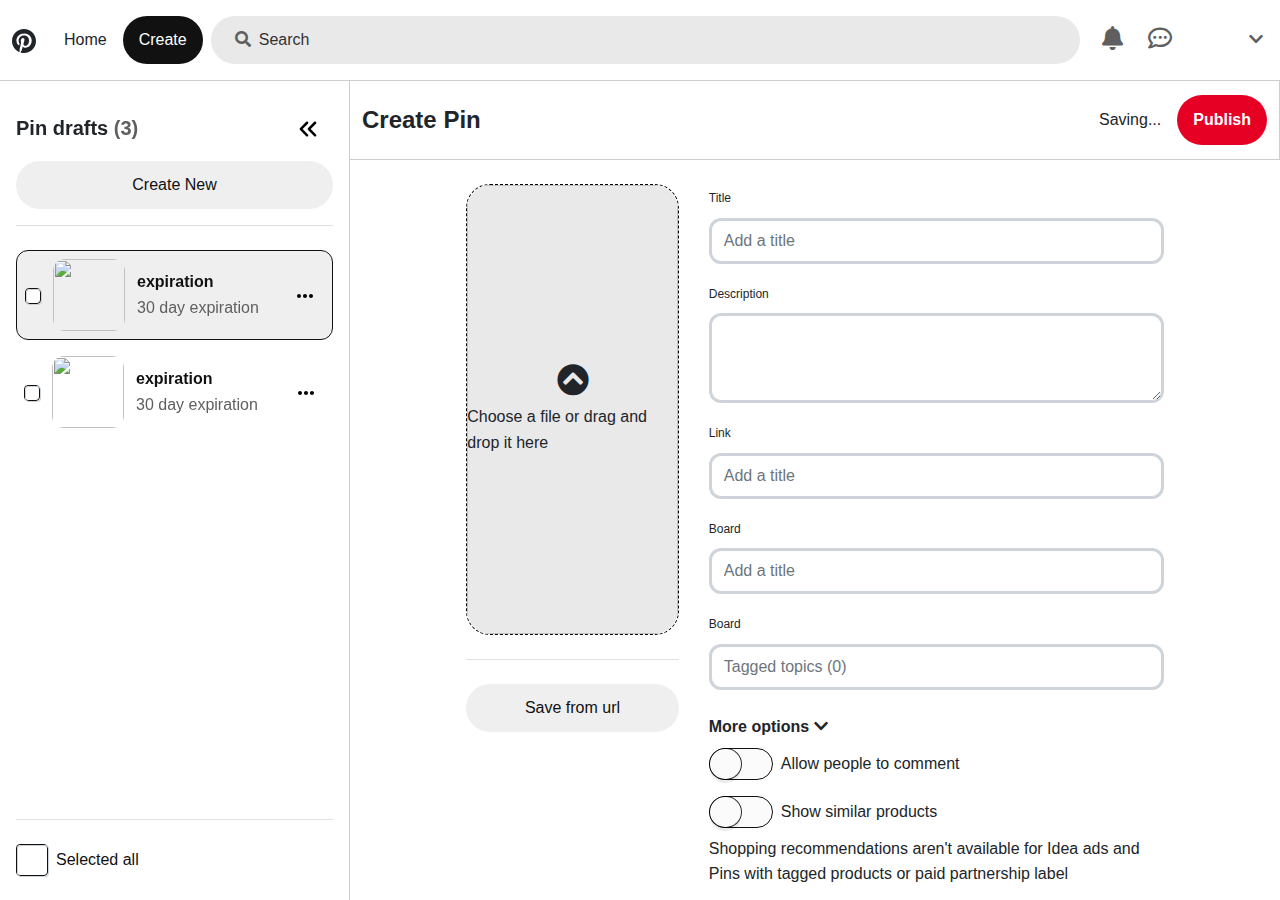
==== createpost.html @ 694c0dfb "first commit" ====
<!DOCTYPE html>
<html>
  <head>
    <meta charset="utf-8" />
    <!-- Responsive -->
    <meta http-equiv="X-UA-Compatible" content="IE=edge" />
    <meta
      name="viewport"
      content="width=device-width, initial-scale=1.0, maximum-scale=1.0, user-scalable=0"
    />

    <link rel="shortcut icon" href="images/favicon.png" type="image/x-icon" />
    <link rel="icon" href="images/favicon.png" type="image/x-icon" />
    <link rel="stylesheet" href="./css/style.css" />
    <link rel="stylesheet" href="./css/create.css" />

    <title>Pinterest</title>

    <!-- Stylesheet  -->
  </head>

  <body class="position-relative">
    <div id="overlay"></div>

    <header
      id="header"
      class="navbar navbar-expand bg-white sticky-top flex-md-row bd-navbar d-none d-lg-flex"
    >
      <div class="logo d-flex align-items-center justify-content-center">
        <a class="navbar-brand mr-0" href="/">
          <svg
            fill="#e60023"
            class="svgGraphic color-text-icon-brand-primaryU9O kVc"
            height="24"
            width="24"
            viewBox="0 0 24 24"
            aria-hidden="true"
            aria-label=""
            role="img"
          >
            <path
              d="M0 12c0 5.123 3.211 9.497 7.73 11.218-.11-.937-.227-2.482.025-3.566.217-.932 1.401-5.938 1.401-5.938s-.357-.715-.357-1.774c0-1.66.962-2.9 2.161-2.9 1.02 0 1.512.765 1.512 1.682 0 1.025-.653 2.557-.99 3.978-.281 1.189.597 2.159 1.769 2.159 2.123 0 3.756-2.239 3.756-5.471 0-2.861-2.056-4.86-4.991-4.86-3.398 0-5.393 2.549-5.393 5.184 0 1.027.395 2.127.889 2.726a.36.36 0 0 1 .083.343c-.091.378-.293 1.189-.332 1.355-.053.218-.173.265-.4.159-1.492-.694-2.424-2.875-2.424-4.627 0-3.769 2.737-7.229 7.892-7.229 4.144 0 7.365 2.953 7.365 6.899 0 4.117-2.595 7.431-6.199 7.431-1.211 0-2.348-.63-2.738-1.373 0 0-.599 2.282-.744 2.84-.282 1.084-1.064 2.456-1.549 3.235C9.584 23.815 10.77 24 12 24c6.627 0 12-5.373 12-12S18.627 0 12 0 0 5.373 0 12"
            ></path>
          </svg>
        </a>
      </div>

      <div class="navbar-nav-scroll nav-bar-button-left">
        <ul class="navbar-nav bd-navbar-nav flex-row">
          <li class="nav-item d-flex align-items-center">
            <a class="nav-link" href="/">Home</a>
          </li>
          <li class="nav-item d-flex align-items-center active mr-2">
            <a class="nav-link" href="/createpost.html">Create</a>
          </li>
        </ul>
      </div>
      <div
        style="position: relative"
        class="py-2 flex-grow-1 flex-shrink-1 flex-basis-auto search-box pr-2"
      >
        <div class="flex-grow-1 search-item">
          <div class="h-100 d-flex align-items-center px-0 px-4">
            <div class="mr-2">
              <i class="fas fa-search fs-16" id="searchIcon"></i>
            </div>
            <div class="h-100 flex-grow-1">
              <input
                type="text"
                class="search h-100 w-100 fs-16 border-0 font-weight-normal"
                placeholder="Search"
                id="searchInput"
              />
            </div>
            <i class="fas fa-times-circle" id="searchCloseIcon"></i>
          </div>

          <div
            style="display: none"
            id="searchResults"
            class="position-absolute bg-white p-4 w-100 rounded-lg"
          >
            <div class="container-fuild earch-results-content">
              <div class="search-ideas">
                <span class="fs-16">Ideas for you</span>
                <div class="row gap-2 mt-3 search-ideas-list">
                  <div class="col-md-3 mb-3 ideas-item">
                    <div class="card">
                      <div class="row no-gutters h-100">
                        <div class="col-md-4">
                          <img
                            src="./images/idear/idear1.jpg"
                            class="card-img h-100"
                            alt="Ảnh"
                          />
                        </div>
                        <div class="col-md-8 d-flex align-items-center">
                          <div class="card-body">
                            <p class="card-text font-weight-bold">Flower.</p>
                          </div>
                        </div>
                      </div>
                    </div>
                  </div>

                  <div class="col-md-3 mb-3 ideas-item">
                    <div class="card">
                      <div class="row no-gutters h-100">
                        <div class="col-md-4">
                          <img
                            src="./images/idear/idear2.jpg"
                            class="card-img h-100"
                            alt="Ảnh"
                          />
                        </div>
                        <div class="col-md-8 d-flex align-items-center">
                          <div class="card-body">
                            <p class="card-text font-weight-bold">Flower.</p>
                          </div>
                        </div>
                      </div>
                    </div>
                  </div>
                  <div class="col-md-3 mb-3 ideas-item">
                    <div class="card">
                      <div class="row no-gutters h-100">
                        <div class="col-md-4">
                          <img
                            src="./images/idear/idear3.jpg"
                            class="card-img h-100"
                            alt="Ảnh"
                          />
                        </div>
                        <div class="col-md-8 d-flex align-items-center">
                          <div class="card-body">
                            <p class="card-text font-weight-bold">Flower.</p>
                          </div>
                        </div>
                      </div>
                    </div>
                  </div>
                  <div class="col-md-3 mb-3 ideas-item">
                    <div class="card">
                      <div class="row no-gutters h-100">
                        <div class="col-md-4">
                          <img
                            src="./images/idear/idear4.jpg"
                            class="card-img h-100"
                            alt="Ảnh"
                          />
                        </div>
                        <div class="col-md-8 d-flex align-items-center">
                          <div class="card-body">
                            <p class="card-text font-weight-bold">Flower.</p>
                          </div>
                        </div>
                      </div>
                    </div>
                  </div>
                </div>
              </div>

              <div class="search-ideas">
                <span class="fs-16">Popular on Pinterest</span>
                <div class="row gap-2 mt-3 search-ideas-list">
                  <div class="col-md-3 mb-3 ideas-item">
                    <div class="card">
                      <div class="row no-gutters h-100">
                        <div class="col-md-4">
                          <img
                            src="./images/idear/idear5.jpg"
                            class="card-img h-100"
                            alt="Ảnh"
                          />
                        </div>
                        <div class="col-md-8 d-flex align-items-center">
                          <div class="card-body">
                            <p class="card-text font-weight-bold">Flower.</p>
                          </div>
                        </div>
                      </div>
                    </div>
                  </div>

                  <div class="col-md-3 mb-3 ideas-item">
                    <div class="card">
                      <div class="row no-gutters h-100">
                        <div class="col-md-4">
                          <img
                            src="./images/idear/idear6.jpg"
                            class="card-img h-100"
                            alt="Ảnh"
                          />
                        </div>
                        <div class="col-md-8 d-flex align-items-center">
                          <div class="card-body">
                            <p class="card-text font-weight-bold">Flower.</p>
                          </div>
                        </div>
                      </div>
                    </div>
                  </div>
                  <div class="col-md-3 mb-3 ideas-item">
                    <div class="card">
                      <div class="row no-gutters h-100">
                        <div class="col-md-4">
                          <img
                            src="./images/idear/idear1.jpg"
                            class="card-img h-100"
                            alt="Ảnh"
                          />
                        </div>
                        <div class="col-md-8 d-flex align-items-center">
                          <div class="card-body">
                            <p class="card-text font-weight-bold">Flower.</p>
                          </div>
                        </div>
                      </div>
                    </div>
                  </div>
                  <div class="col-md-3 mb-3 ideas-item">
                    <div class="card">
                      <div class="row no-gutters h-100">
                        <div class="col-md-4">
                          <img
                            src="./images/idear/idear2.jpg"
                            class="card-img h-100"
                            alt="Ảnh"
                          />
                        </div>
                        <div class="col-md-8 d-flex align-items-center">
                          <div class="card-body">
                            <p class="card-text font-weight-bold">Flower.</p>
                          </div>
                        </div>
                      </div>
                    </div>
                  </div>
                  <div class="col-md-3 mb-3 ideas-item">
                    <div class="card">
                      <div class="row no-gutters h-100">
                        <div class="col-md-4">
                          <img
                            src="./images/idear/idear4.jpg"
                            class="card-img h-100"
                            alt="Ảnh"
                          />
                        </div>
                        <div class="col-md-8 d-flex align-items-center">
                          <div class="card-body">
                            <p class="card-text font-weight-bold">Flower.</p>
                          </div>
                        </div>
                      </div>
                    </div>
                  </div>
                </div>
              </div>
            </div>
          </div>

          <div
            id="searchResultsValue"
            class="position-absolute bg-white w-100 rounded-lg"
            style="display: none"
          >
            <div>
              <ul class="list-group">
                <li class="list-group-item">
                  <a
                    href=""
                    class="w-100 h-100 d-block d-flex align-items-center"
                  >
                    <div class="box-icon">
                      <i class="fas fa-search"></i>
                    </div>
                    <span class="ml-2 d-block">Dapibus ac facilisis in</span>
                  </a>
                </li>

                <li class="list-group-item profile">
                  <a
                    href=""
                    class="w-100 h-100 d-block d-flex align-items-center"
                  >
                    <div class="box-icon">
                      <img
                        class="rounded-circle w-100 h-100"
                        src="https://limody.vn/wp-content/uploads/2020/12/mon-ngon-quang-binh-22.jpg"
                        alt=""
                      />
                    </div>
                    <div class="ml-2">
                      <span class="d-block font-weight-bold"
                        >Dapibus ac facilisis in</span
                      >
                      <span class="fs-12">People</span>
                    </div>
                  </a>
                </li>

                <li class="list-group-item">
                  <a
                    href=""
                    class="w-100 h-100 d-block d-flex align-items-center"
                  >
                    <div class="box-icon">
                      <i class="fas fa-search"></i>
                    </div>
                    <span class="ml-2 d-block fs-16"
                      >Dapibus ac facilisis in</span
                    >
                  </a>
                </li>
              </ul>
            </div>

            <div class="search-value-bottom">
              <hr class="dropdown-divider" />
              <div class="py-3 d-flex justify-content-between btn-list">
                <span class="fs-16">Looking for ideas you saved?</span>
                <button class="btn">Search your Pín</button>
              </div>
            </div>
          </div>
        </div>
      </div>

      <ul class="navbar-nav button-nav-container ml-md-auto">
        <li class="nav-item dropdown">
          <button
            class="d-flex align-items-center justify-content-center btn nav-link rounded-circle"
            data-toggle="dropdown"
            aria-expanded="false"
          >
            <a class="navbar-brand mr-0" href="/" aria-label="Bootstrap">
              <i class="fas fa-bell fs-24"></i>
            </a>
          </button>
          <div class="dropdown-menu dropdown-menu-md-right">
            <a class="dropdown-item" href="/login.html">Thông báo</a>
          </div>
        </li>

        <li class="nav-item dropdown">
          <button
            class="d-flex align-items-center justify-content-center btn nav-link rounded-circle"
            data-toggle="dropdown"
            aria-expanded="false"
          >
            <a class="navbar-brand mr-0" href="/" aria-label="Bootstrap">
              <i class="far fa-comment-dots fs-24"></i>
            </a>
          </button>
          <div class="dropdown-menu dropdown-menu-md-right chat-wrapper">
            <div class="position-relative bg-white chat-container">
              <div class="heading text-center">Inbox</div>
              <div class="search-container">
                <div class="search-item">
                  <i class="fas fa-search"></i>
                  <input type="text" placeholder="Search by name or email" />
                </div>
              </div>

              <ul class="chat-btn">
                <li class="new p-2 mt-3">
                  <a href="" class="d-flex align-items-center">
                    <div class="box-icon rounded-circle mr-2">
                      <i class="fas fa-edit"></i>
                    </div>
                    <span>New message</span>
                  </a>
                </li>
                <li class="new p-2 mt-3">
                  <a href="" class="d-flex align-items-center">
                    <div class="box-icon rounded-circle mr-2">
                      <i class="fas fa-edit"></i>
                    </div>
                    <span>New message</span>
                  </a>
                </li>
              </ul>
            </div>
          </div>
        </li>
        <li class="nav-item">
          <div
            class="nav-item-avatar d-flex align-items-center justify-content-center btn nav-link rounded-circle"
          >
            <a
              class="nav-link px-1 mx-1 py-3 my-n2 dl-block"
              href="profile.html"
              rel="noopener"
              aria-label="Open Collective"
            >
              <img
                class="rounded-circle"
                src="https://i.pinimg.com/75x75_RS/67/df/95/67df950f6046a26e2b26003fd77a3725.jpg"
                alt=""
                srcset=""
              />
            </a>
          </div>
        </li>
        <li class="nav-item dropdown">
          <button
            class="d-flex align-items-center justify-content-center btn nav-link rounded-circle"
            data-toggle="dropdown"
            aria-expanded="false"
          >
            <a class="navbar-brand mr-0" href="/" aria-label="Bootstrap">
              <i class="fas fa-chevron-down"></i>
            </a>
          </button>

          <div class="dropdown-menu dropdown-menu-md-right profile-wrapper">
            <div class="position-absolute bg-white profile-container">
              <div class="currently">Currently in</div>
              <a
                href="#"
                class="d-flex align-items-center account justify-content-between"
              >
                <div class="d-flex align-items-center">
                  <div class="account-img">
                    <img
                      class="w-100 h-100 rounded-circle"
                      src="https://i.pinimg.com/75x75_RS/67/df/95/67df950f6046a26e2b26003fd77a3725.jpg"
                      alt=""
                    />
                  </div>
                  <div class="d-flex flex-column ml-2 account-detail">
                    <span class="name">Như Của</span>
                    <span class="des">Personal</span>
                    <span class="des">profile.html@gmail.com</span>
                  </div>
                </div>

                <div>
                  <svg
                    height="12"
                    width="12"
                    viewBox="0 0 24 24"
                    aria-label="Selected item"
                    role="img"
                  >
                    <path
                      d="M9.17 21.75.73 12.79c-.97-1.04-.97-2.71 0-3.75a2.403 2.403 0 0 1 3.53 0l4.91 5.22L19.74 3.03c.98-1.04 2.55-1.04 3.53 0 .97 1.03.97 2.71 0 3.74L9.17 21.75z"
                    ></path>
                  </svg>
                </div>
              </a>
              <a href="logout" class="px-2 d-block w-100 logout"> Log Out </a>
            </div>
          </div>
        </li>
      </ul>
    </header>

    <!-- End Main Header -->

    <!-- Body -->

    <!-- bottom tab -->
    <nav class="nav navbar-expand bg-primary text-white fixed-bottom d-lg-none">
      <ul class="navbar-nav nav-justified w-100">
        <li class="nav-item">
          <a class="nav-link" href="#">Home</a>
        </li>
        <li class="nav-item">
          <a class="nav-link" href="#">Create</a>
        </li>
        <li class="nav-item">
          <a class="nav-link" href="#">Services</a>
        </li>
        <li class="nav-item">
          <a class="nav-link" href="#">Contact</a>
        </li>
      </ul>
    </nav>
    <!-- end bottom tab -->

    <main class="p-0">
      <section class="create-post">
        <div id="mySidebar" class="sidebar">
          <div id="tab-active" class="position-relative h-100 w-100">
            <div
              class="d-flex justify-content-between align-items-center padding-y-8"
            >
              <div class="heading padding-y-8">
                Pin drafts <span class="color-text-subtle">(3)</span>
              </div>
              <div
                onclick="openNav()"
                class="box-48 d-flex justify-content-between align-items-center btn rounded-circle"
              >
                <svg
                  class="gUZ R19 U9O kVc"
                  height="20"
                  width="20"
                  viewBox="0 0 24 24"
                  aria-hidden="true"
                  aria-label=""
                  role="img"
                >
                  <path
                    d="M19.4848 20.5516L12.0949 13.0822C11.9283 12.9273 11.8096 12.7616 11.7387 12.5852C11.6679 12.4088 11.6324 12.2234 11.6324 12.0288C11.6324 11.8343 11.6679 11.6425 11.7387 11.4535C11.8096 11.2645 11.9283 11.0925 12.0949 10.9375L19.4848 3.4302C19.779 3.13128 20.1247 2.98813 20.5217 3.00077C20.9187 3.01341 21.2644 3.16919 21.5586 3.46812C21.8529 3.76704 22 4.11818 22 4.52153C22 4.92487 21.8529 5.27601 21.5586 5.57494L15.2057 12.0288L21.5586 18.4827C21.8529 18.7816 21.9965 19.1264 21.9895 19.5172C21.9824 19.9079 21.8388 20.2527 21.5586 20.5516C21.2503 20.8505 20.9012 21 20.5112 21C20.1212 21 19.779 20.8505 19.4848 20.5516ZM9.85231 20.5516L2.46246 13.0822C2.29585 12.9273 2.17712 12.7616 2.10626 12.5852C2.03542 12.4088 2 12.2234 2 12.0288C2 11.8343 2.03542 11.6425 2.10626 11.4535C2.17712 11.2645 2.29585 11.0925 2.46246 10.9375L9.85231 3.4302C10.1466 3.13128 10.4922 2.98813 10.8892 3.00077C11.2863 3.01341 11.6319 3.16919 11.9262 3.46812C12.2204 3.76704 12.3676 4.11818 12.3676 4.52153C12.3676 4.92487 12.2204 5.27601 11.9262 5.57494L5.55217 12.0288L11.9262 18.4827C12.2204 18.7816 12.364 19.1264 12.357 19.5172C12.35 19.9079 12.2064 20.2527 11.9262 20.5516C11.6178 20.8505 11.2687 21 10.8787 21C10.4887 21 10.1466 20.8505 9.85231 20.5516Z"
                    data-selected="true"
                    data-label-id="0"
                    contenteditable="true"
                    spellcheck="true"
                  ></path>
                </svg>
              </div>
            </div>

            <button class="btn-primary w-100">Create New</button>

            <div class="border-bottom padding-y-8"></div>
            <div
              class="flex-column d-flex gap-8 padding-y-24 nav-list-container"
            >
              <div class="padding-y-8 padding-x-8 active post-nav radius-12">
                <div
                  class="d-flex justify-content-between align-items-center justify-content-between"
                >
                  <div class="d-flex align-items-center gap-12">
                    <div class="checkbox">
                      <input type="checkbox" />
                    </div>

                    <!-- <input  style="width: 16px;height: 16px;border-radius: 120px; "  type="checkbox" /> -->
                    <div class="box-72">
                      <img
                        class="h-100 w-100 radius-12"
                        src="https://tse1.mm.bing.net/th?id=OIP.MF39RVF-sqvQ6eUvl7OYNwHaEK&pid=Api&P=0&h=180"
                        alt=""
                      />
                    </div>
                    <div class="d-flex flex-column">
                      <span
                        class="color-text-default break-word font-weight-bold"
                        >expiration
                      </span>
                      <span class="color-text-subtle">30 day expiration</span>
                    </div>
                  </div>

                  <div
                    class="btn rounded-circle d-flex justify-content-between align-items-center box-40 relative"
                  >
                    <div class="dropdownBtn">
                      <svg
                        class="gUZ R19 U9O kVc"
                        height="16"
                        width="16"
                        viewBox="0 0 24 24"
                        aria-hidden="true"
                        aria-label=""
                        role="img"
                      >
                        <path
                          d="M12 9c-1.66 0-3 1.34-3 3s1.34 3 3 3 3-1.34 3-3-1.34-3-3-3M3 9c1.66 0 3 1.34 3 3s-1.34 3-3 3-3-1.34-3-3 1.34-3 3-3zm18 0c1.66 0 3 1.34 3 3s-1.34 3-3 3-3-1.34-3-3 1.34-3 3-3z"
                        ></path>
                      </svg>
                    </div>

                    <div class="dropdown-content">
                      <button>Duplicate</button>
                      <button>Delete</button>
                    </div>
                  </div>
                </div>
              </div>
              <div class="padding-y-8 padding-x-8 post-nav radius-12">
                <div
                  class="d-flex justify-content-between align-items-center justify-content-between"
                >
                  <div class="d-flex align-items-center gap-12">
                    <div class="checkbox">
                      <input type="checkbox" />
                    </div>

                    <!-- <input  style="width: 16px;height: 16px;border-radius: 120px; "  type="checkbox" /> -->
                    <div class="box-72">
                      <img
                        class="h-100 w-100 radius-12"
                        src="https://tse1.mm.bing.net/th?id=OIP.MF39RVF-sqvQ6eUvl7OYNwHaEK&pid=Api&P=0&h=180"
                        alt=""
                      />
                    </div>
                    <div class="d-flex flex-column">
                      <span
                        class="color-text-default break-word font-weight-bold"
                        >expiration
                      </span>
                      <span class="color-text-subtle">30 day expiration</span>
                    </div>
                  </div>

                  <div
                    class="btn rounded-circle d-flex justify-content-between align-items-center box-40 relative"
                  >
                    <div class="dropdownBtn">
                      <svg
                        class="gUZ R19 U9O kVc"
                        height="16"
                        width="16"
                        viewBox="0 0 24 24"
                        aria-hidden="true"
                        aria-label=""
                        role="img"
                      >
                        <path
                          d="M12 9c-1.66 0-3 1.34-3 3s1.34 3 3 3 3-1.34 3-3-1.34-3-3-3M3 9c1.66 0 3 1.34 3 3s-1.34 3-3 3-3-1.34-3-3 1.34-3 3-3zm18 0c1.66 0 3 1.34 3 3s-1.34 3-3 3-3-1.34-3-3 1.34-3 3-3z"
                        ></path>
                      </svg>
                    </div>

                    <div class="dropdown-content">
                      <button>Duplicate</button>
                      <button>Delete</button>
                    </div>
                  </div>
                </div>
              </div>
            </div>
            <div
              class="padding-y-24 w-100 position-absolute d-flex align-items-center bg-white border-top nav-bottom"
            >
              <div class="checkbox mr-2">
                <input id="checkbox" type="checkbox" />
              </div>
              <label for="checkbox">Selected all</label>
            </div>
          </div>

          <div
            id="abc"
            style="display: none"
            class="position-relative h-100 w-100"
          >
            <div
              onclick="openNav()"
              class="box-48 d-flex justify-content-between align-items-center btn rounded-circle"
            >
              <svg
                class="gUZ R19 U9O kVc"
                height="20"
                width="20"
                viewBox="0 0 24 24"
                aria-hidden="true"
                aria-label=""
                role="img"
              >
                <path
                  d="M4.51524 20.5516L11.9051 13.0822C12.0717 12.9273 12.1904 12.7616 12.2613 12.5852C12.3321 12.4088 12.3676 12.2234 12.3676 12.0288C12.3676 11.8343 12.3321 11.6425 12.2613 11.4535C12.1904 11.2645 12.0717 11.0925 11.9051 10.9375L4.51524 3.4302C4.22096 3.13128 3.87532 2.98813 3.47831 3.00077C3.08127 3.01341 2.73563 3.16919 2.44138 3.46812C2.14713 3.76704 2 4.11818 2 4.52153C2 4.92487 2.14713 5.27601 2.44138 5.57494L8.7943 12.0288L2.44138 18.4827C2.14713 18.7816 2.00351 19.1264 2.01052 19.5172C2.01757 19.9079 2.16118 20.2527 2.44138 20.5516C2.74969 20.8505 3.09884 21 3.48883 21C3.87883 21 4.22096 20.8505 4.51524 20.5516ZM14.1477 20.5516L21.5375 13.0822C21.7041 12.9273 21.8229 12.7616 21.8937 12.5852C21.9646 12.4088 22 12.2234 22 12.0288C22 11.8343 21.9646 11.6425 21.8937 11.4535C21.8229 11.2645 21.7041 11.0925 21.5375 10.9375L14.1477 3.4302C13.8534 3.13128 13.5078 2.98813 13.1108 3.00077C12.7137 3.01341 12.3681 3.16919 12.0738 3.46812C11.7796 3.76704 11.6324 4.11818 11.6324 4.52153C11.6324 4.92487 11.7796 5.27601 12.0738 5.57494L18.4478 12.0288L12.0738 18.4827C11.7796 18.7816 11.636 19.1264 11.643 19.5172C11.65 19.9079 11.7936 20.2527 12.0738 20.5516C12.3822 20.8505 12.7313 21 13.1213 21C13.5113 21 13.8534 20.8505 14.1477 20.5516Z"
                ></path>
              </svg>
            </div>
          </div>
        </div>

        <div id="main">
          <div class="create-container-main">
            <div
              class="d-flex justify-content-between align-items-center padding-x-12 top-nav"
            >
              <div class="heading font-weight-bold fs-24">Create Pin</div>
              <div class="d-flex align-items-center">
                <span>Saving...</span>
                <button class="SaveButton__background--enabled ml-3">
                  Publish
                </button>
              </div>
            </div>

            <div>
              <div class="d-flex justify-content-center padding-y-24">
                <div class="create-post-wrapper">
                  <div class="container-fuild">
                    <div class="row">
                      <div class="col-lg-4">
                        <div
                          class="d-flex justify-content-center align-items-center position-relative radius-24 post-loader"
                        >
                          <input
                            onchange="loadFile(event)"
                            class="position-absolute radius-24 w-100 h-100 bg-transparent"
                            type="file"
                          />
                          <div
                            class="position-absolute post-image-overlate radius-24 d-flex align-items-center justify-content-center w-100 h-100"
                          >
                            <div
                              class="d-flex flex-column align-items-center justify-content-center"
                            >
                              <div style="font-size: 32px">
                                <i class="fas fa-chevron-circle-up"></i>
                              </div>
                              <div class="mt-2">
                                <p>Choose a file or drag and drop it here</p>
                              </div>
                            </div>
                            <img
                              id="output"
                              class="w-100 left-0 h-100 top-0 position-absolute radius-24"
                            />
                          </div>
                        </div>

                        <div class="padding-y-24">
                          <div class="border-bottom"></div>
                          <div class="padding-y-24">
                            <button class="btn-primary w-100 d-block">
                              Save from url
                            </button>
                          </div>
                        </div>
                      </div>

                      <div class="col-lg-8">
                        <div>
                          <form>
                            <div class="mb-3">
                              <label for="Title" class="form-label"
                                >Title</label
                              >
                              <input
                                type="text"
                                class="form-control"
                                placeholder="Add a title"
                                id="Title"
                              />
                            </div>
                            <div class="mb-3">
                              <label for="Description" class="form-label"
                                >Description</label
                              >
                              <textarea
                                class="form-control"
                                id="Description"
                                rows="3"
                              ></textarea>
                            </div>

                            <div class="mb-3">
                              <label for="Title" class="form-label">Link</label>
                              <input
                                type="text"
                                class="form-control"
                                placeholder="Add a title"
                                id="Link"
                              />
                            </div>
                            <div class="mb-3">
                              <label for="Title" class="form-label"
                                >Board</label
                              >
                              <input
                                type="text"
                                class="form-control"
                                placeholder="Add a title"
                                id="Board"
                              />
                            </div>
                            <div class="mb-3">
                              <label for="Title" class="form-label"
                                >Board</label
                              >
                              <input
                                type="text"
                                class="form-control"
                                placeholder="Tagged topics (0)"
                                id="Board"
                              />
                            </div>

                            <div class="accordion mt-4">
                              <div class="accordion-item">
                                <div class="accordion-header">
                                  <span>More options</span>
                                  <i
                                    style="float: none"
                                    class="fas fa-chevron-down"
                                  ></i>
                                </div>
                                <div class="accordion-content pt-2 pl-0">
                                  <div class="d-flex align-items-center">
                                    <div class="checkbox-wrapper mr-2">
                                      <input
                                        class="checkbox-custom checkbox-check"
                                        id="id"
                                        type="checkbox"
                                      />
                                      <label
                                        class="checkbox-custom-btn"
                                        for="id"
                                      ></label>
                                    </div>
                                    <label for="id">
                                      Allow people to comment</label
                                    >
                                  </div>
                                  <div class="d-flex align-items-center mt-3">
                                    <div class="checkbox-wrapper mr-2">
                                      <input
                                        class="checkbox-custom checkbox-check"
                                        id="id1"
                                        type="checkbox"
                                      />
                                      <label
                                        class="checkbox-custom-btn"
                                        for="id1"
                                      ></label>
                                    </div>
                                    <label for="id1"
                                      >Show similar products</label
                                    >
                                  </div>

                                  <p class="mt-2">
                                    Shopping recommendations aren't available
                                    for Idea ads and Pins with tagged products
                                    or paid partnership label
                                  </p>
                                </div>
                              </div>
                            </div>
                          </form>
                        </div>
                      </div>
                    </div>
                  </div>
                </div>
              </div>
            </div>
          </div>
        </div>
      </section>
    </main>

    <!-- End PageWrapper -->
    <script>
      var loadFile = function (event) {
        var image = document.getElementById('output');
        image.src = URL.createObjectURL(event.target.files[0]);
      };
      function openNav() {
        document.getElementById('mySidebar').classList.toggle('active');
        document.getElementById('tab-active').classList.toggle('active');
        document.getElementById('abc').classList.toggle('active');
        document.getElementById('main').classList.toggle('active');
      }
    </script>
    <script src="js/jquery.js"></script>
    <script src="js/popper.min.js"></script>

    <script src="js/bootstrap.min.js"></script>
    <script src="js/bootstrap.bundle.min.js"></script>
    <script src="js/jquery.marquee.min.js"></script>
    <script src="js/jquery-ui.js"></script>

    <script src="js/script.js"></script>
  </body>
</html>
---- css/style.css ----
@import url('bootstrap.css');
@import url('bootstrap.css');
@import url('global.css');
@import url('header.css');
@import url('font-awesome.css');
@import url('custom.css');
@import url('responsive.css');
---- css/create.css ----
.create-post-wrapper {
    width: 75%; height: 100px
   }
   .create-post-wrapper   .post-loader{ 
    width: 100%;
    height: 451px;
    border: 1px dashed black;
   }
   .create-post-wrapper   .post-loader .post-image-overlate{ 
    pointer-events: none;
    background-color: rgb(233, 233, 233);
   } 
  
   
   .create-post .sidebar {
      height: 100%;
      width: 350px;
      position: fixed;
      z-index: 1;
      top: 80px;
      left: 0;
      /* background-color: #111; */
      overflow-x: hidden;
      transition: 0.5s;
      padding-top: 16px;
      border-top: 1px solid var(--color-border-container);
      border-right: 1px solid var(--color-border-container);

    }

    .create-post .sidebar {
      padding: 16px 16px 0px 16px;
    }

    .create-post .sidebar .heading {
      font-size: 20px;
      font-weight: 600;
    }

    .create-post .sidebar .heading span {
      font-family: 400;

    }

    .create-post .sidebar .nav-list-container {
      max-height: calc(80vh - 80px);
      overflow: auto;
    }


    .create-post .sidebar .closebtn {
      position: absolute;
      top: 0;
      right: 25px;
      font-size: 36px;
      margin-left: 50px;
    }

    .create-post #main {
      transition: margin-left .5s;

      margin-left: 350px;

    }

    .create-post .sidebar.active {
      width: 80px;

    }

    .create-post #main.active {
      margin-left: 80px;
    }

    /* On smaller screens, where height is less than 450px, change the style of the sidenav (less padding and a smaller font size) */
    @media screen and (max-height: 450px) {
      .sidebar {
        padding-top: 15px;
      }

      .sidebar a {
        font-size: 18px;
      }
    }

    .create-post .sidebar .post-nav img {
      object-fit: cover;
    }

    .create-post .nav-bottom {
      bottom: 80px;
    }

    .create-post .nav-bottom .checkbox input {
      width: 32px;
      height: 32px;
    }

    .create-post .nav-bottom label {
      color: var(--color-text-default);
      cursor: pointer;
    }

    .create-post .sidebar .post-nav.active {
      border: 1px solid #111111;
      background-color: var(--g-colorGray100);

    }

    .create-post .sidebar .post-nav:hover {
      cursor: pointer;
      background-color: var(--g-colorGray100);
    }

    .create-post .create-container-main .top-nav {
      height: 80px;
      border-top: 1px solid var(--color-border-container);
      border-right: 1px solid var(--color-border-container);
      border-bottom: 1px solid var(--color-border-container);
    }

    #tab-active.active {
      display: none;
    }
    #abc.active {
      display: block !important;
    }
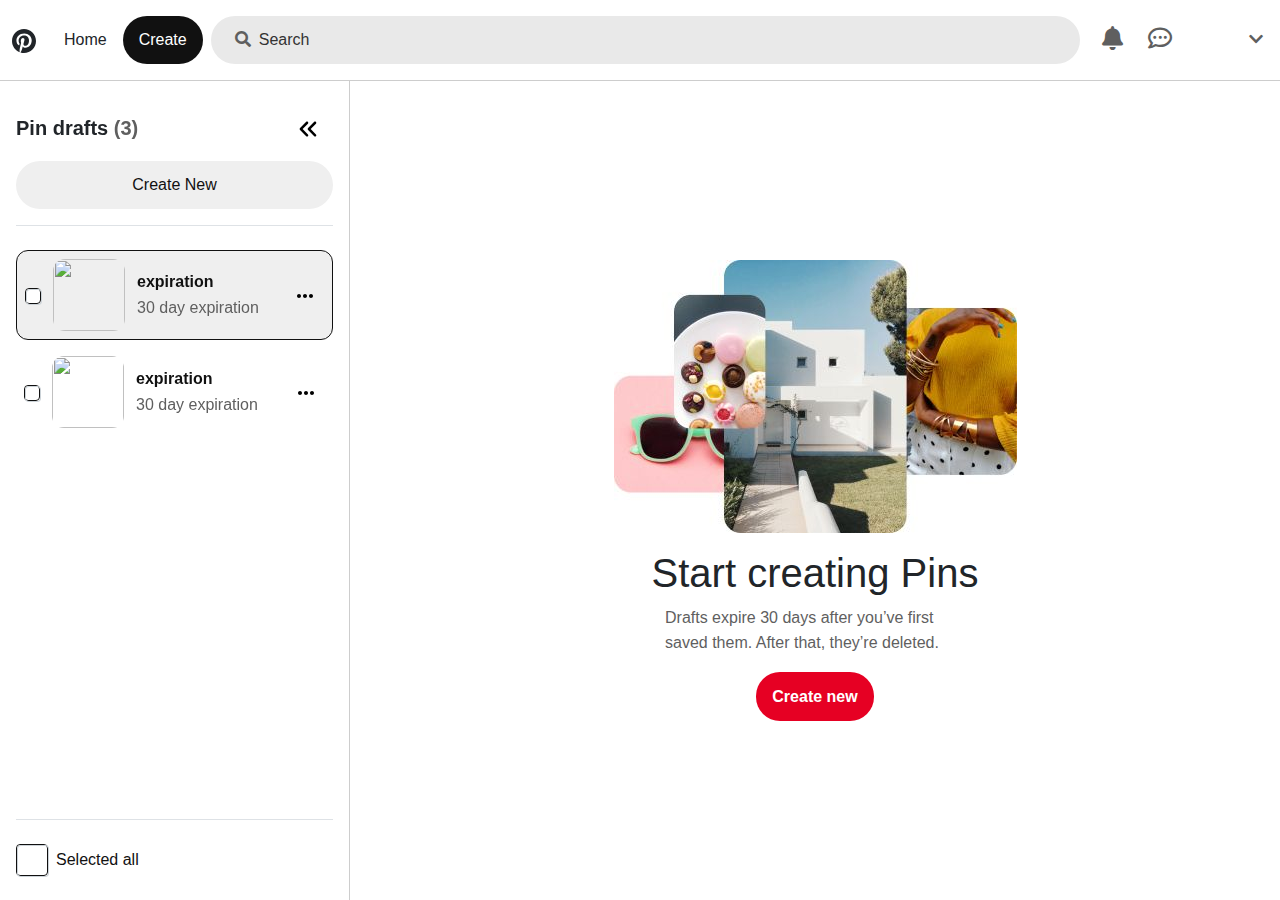
==== commit 24b4accc: "add masonry" ====
--- a/createpost.html
+++ b/createpost.html
@@ -662,178 +662,25 @@
 
         <div id="main">
           <div class="create-container-main">
-            <div
-              class="d-flex justify-content-between align-items-center padding-x-12 top-nav"
-            >
-              <div class="heading font-weight-bold fs-24">Create Pin</div>
-              <div class="d-flex align-items-center">
-                <span>Saving...</span>
-                <button class="SaveButton__background--enabled ml-3">
-                  Publish
-                </button>
-              </div>
-            </div>
-
-            <div>
-              <div class="d-flex justify-content-center padding-y-24">
-                <div class="create-post-wrapper">
-                  <div class="container-fuild">
-                    <div class="row">
-                      <div class="col-lg-4">
-                        <div
-                          class="d-flex justify-content-center align-items-center position-relative radius-24 post-loader"
-                        >
-                          <input
-                            onchange="loadFile(event)"
-                            class="position-absolute radius-24 w-100 h-100 bg-transparent"
-                            type="file"
-                          />
-                          <div
-                            class="position-absolute post-image-overlate radius-24 d-flex align-items-center justify-content-center w-100 h-100"
-                          >
-                            <div
-                              class="d-flex flex-column align-items-center justify-content-center"
-                            >
-                              <div style="font-size: 32px">
-                                <i class="fas fa-chevron-circle-up"></i>
-                              </div>
-                              <div class="mt-2">
-                                <p>Choose a file or drag and drop it here</p>
-                              </div>
-                            </div>
-                            <img
-                              id="output"
-                              class="w-100 left-0 h-100 top-0 position-absolute radius-24"
-                            />
-                          </div>
-                        </div>
-
-                        <div class="padding-y-24">
-                          <div class="border-bottom"></div>
-                          <div class="padding-y-24">
-                            <button class="btn-primary w-100 d-block">
-                              Save from url
-                            </button>
-                          </div>
-                        </div>
-                      </div>
-
-                      <div class="col-lg-8">
-                        <div>
-                          <form>
-                            <div class="mb-3">
-                              <label for="Title" class="form-label"
-                                >Title</label
-                              >
-                              <input
-                                type="text"
-                                class="form-control"
-                                placeholder="Add a title"
-                                id="Title"
-                              />
-                            </div>
-                            <div class="mb-3">
-                              <label for="Description" class="form-label"
-                                >Description</label
-                              >
-                              <textarea
-                                class="form-control"
-                                id="Description"
-                                rows="3"
-                              ></textarea>
-                            </div>
-
-                            <div class="mb-3">
-                              <label for="Title" class="form-label">Link</label>
-                              <input
-                                type="text"
-                                class="form-control"
-                                placeholder="Add a title"
-                                id="Link"
-                              />
-                            </div>
-                            <div class="mb-3">
-                              <label for="Title" class="form-label"
-                                >Board</label
-                              >
-                              <input
-                                type="text"
-                                class="form-control"
-                                placeholder="Add a title"
-                                id="Board"
-                              />
-                            </div>
-                            <div class="mb-3">
-                              <label for="Title" class="form-label"
-                                >Board</label
-                              >
-                              <input
-                                type="text"
-                                class="form-control"
-                                placeholder="Tagged topics (0)"
-                                id="Board"
-                              />
-                            </div>
-
-                            <div class="accordion mt-4">
-                              <div class="accordion-item">
-                                <div class="accordion-header">
-                                  <span>More options</span>
-                                  <i
-                                    style="float: none"
-                                    class="fas fa-chevron-down"
-                                  ></i>
-                                </div>
-                                <div class="accordion-content pt-2 pl-0">
-                                  <div class="d-flex align-items-center">
-                                    <div class="checkbox-wrapper mr-2">
-                                      <input
-                                        class="checkbox-custom checkbox-check"
-                                        id="id"
-                                        type="checkbox"
-                                      />
-                                      <label
-                                        class="checkbox-custom-btn"
-                                        for="id"
-                                      ></label>
-                                    </div>
-                                    <label for="id">
-                                      Allow people to comment</label
-                                    >
-                                  </div>
-                                  <div class="d-flex align-items-center mt-3">
-                                    <div class="checkbox-wrapper mr-2">
-                                      <input
-                                        class="checkbox-custom checkbox-check"
-                                        id="id1"
-                                        type="checkbox"
-                                      />
-                                      <label
-                                        class="checkbox-custom-btn"
-                                        for="id1"
-                                      ></label>
-                                    </div>
-                                    <label for="id1"
-                                      >Show similar products</label
-                                    >
-                                  </div>
-
-                                  <p class="mt-2">
-                                    Shopping recommendations aren't available
-                                    for Idea ads and Pins with tagged products
-                                    or paid partnership label
-                                  </p>
-                                </div>
-                              </div>
-                            </div>
-                          </form>
-                        </div>
-                      </div>
-                    </div>
-                  </div>
+            <section class="start_create">
+              <div
+                class="section_wrapper d-flex justify-content-center align-items-center"
+              >
+                <div class="d-flex flex-column align-items-center">
+                  <div class="img_wrapper mb-3">
+                    <img src="./images//Newfolder/startCreatePin.jpg" alt="" />
+                  </div>
+                  <h1 class="mb-2">Start creating Pins</h1>
+                  <div class="text_wrapper mb-3">
+                    <p class="color-text-subtle">
+                      Drafts expire 30 days after you’ve first saved them. After
+                      that, they’re deleted.
+                    </p>
+                  </div>
+                  <button class="btn_style">Create new</button>
                 </div>
               </div>
-            </div>
+            </section>
           </div>
         </div>
       </section>
@@ -842,14 +689,29 @@
     <!-- End PageWrapper -->
     <script>
       var loadFile = function (event) {
-        var image = document.getElementById('output');
+        const file = event.target.files[0];
+        if (file) {
+          const img = new Image();
+          img.src = URL.createObjectURL(file);
+
+          img.onload = function () {
+            const width = img.width;
+            const height = img.height;
+            // document.getElementById("file_input").style.height = height;
+            // document.getElementById("file_input").style.width = width;
+            $("#file_input").attr("width", `${width}px`);
+            $("#file_input").attr("height", `${height}px`);
+            console.log(`Image width: ${width}, height: ${height}`);
+          };
+        }
+        var image = document.getElementById("output");
         image.src = URL.createObjectURL(event.target.files[0]);
       };
       function openNav() {
-        document.getElementById('mySidebar').classList.toggle('active');
-        document.getElementById('tab-active').classList.toggle('active');
-        document.getElementById('abc').classList.toggle('active');
-        document.getElementById('main').classList.toggle('active');
+        document.getElementById("mySidebar").classList.toggle("active");
+        document.getElementById("tab-active").classList.toggle("active");
+        document.getElementById("abc").classList.toggle("active");
+        document.getElementById("main").classList.toggle("active");
       }
     </script>
     <script src="js/jquery.js"></script>
--- a/css/create.css
+++ b/css/create.css
@@ -1,127 +1,147 @@
-   .create-post-wrapper {
-    width: 75%; height: 100px
-   }
-   .create-post-wrapper   .post-loader{ 
-    width: 100%;
-    height: 451px;
-    border: 1px dashed black;
-   }
-   .create-post-wrapper   .post-loader .post-image-overlate{ 
-    pointer-events: none;
-    background-color: rgb(233, 233, 233);
-   } 
-  
-   
-   .create-post .sidebar {
-      height: 100%;
-      width: 350px;
-      position: fixed;
-      z-index: 1;
-      top: 80px;
-      left: 0;
-      /* background-color: #111; */
-      overflow-x: hidden;
-      transition: 0.5s;
-      padding-top: 16px;
-      border-top: 1px solid var(--color-border-container);
-      border-right: 1px solid var(--color-border-container);
+.create-post-wrapper {
+  width: 75%;
+  height: 100px;
+}
+.create-post-wrapper .post-loader {
+  width: 100%;
+  height: 451px;
+  border: 1px dashed black;
+}
+.create-post-wrapper .post-loader .post-image-overlate {
+  pointer-events: none;
+  background-color: rgb(233, 233, 233);
+}
 
-    }
+.create-post .sidebar {
+  height: 100%;
+  width: 350px;
+  position: fixed;
+  z-index: 1;
+  top: 80px;
+  left: 0;
+  /* background-color: #111; */
+  overflow-x: hidden;
+  transition: 0.5s;
+  padding-top: 16px;
+  border-top: 1px solid var(--color-border-container);
+  border-right: 1px solid var(--color-border-container);
+}
 
-    .create-post .sidebar {
-      padding: 16px 16px 0px 16px;
-    }
+.create-post .sidebar {
+  padding: 16px 16px 0px 16px;
+}
 
-    .create-post .sidebar .heading {
-      font-size: 20px;
-      font-weight: 600;
-    }
+.create-post .sidebar .heading {
+  font-size: 20px;
+  font-weight: 600;
+}
 
-    .create-post .sidebar .heading span {
-      font-family: 400;
+.create-post .sidebar .heading span {
+  font-family: 400;
+}
 
-    }
+.create-post .sidebar .nav-list-container {
+  max-height: calc(80vh - 80px);
+  overflow: auto;
+}
 
-    .create-post .sidebar .nav-list-container {
-      max-height: calc(80vh - 80px);
-      overflow: auto;
-    }
+.create-post .sidebar .closebtn {
+  position: absolute;
+  top: 0;
+  right: 25px;
+  font-size: 36px;
+  margin-left: 50px;
+}
 
+.create-post #main {
+  transition: margin-left 0.5s;
+  margin-left: 350px;
+}
 
-    .create-post .sidebar .closebtn {
-      position: absolute;
-      top: 0;
-      right: 25px;
-      font-size: 36px;
-      margin-left: 50px;
-    }
+.create-post .sidebar.active {
+  width: 80px;
+}
 
-    .create-post #main {
-      transition: margin-left .5s;
+.create-post #main.active {
+  margin-left: 80px;
+}
 
-      margin-left: 350px;
+.start_create .section_wrapper {
+  height: calc(100vh - 80px);
+  border-top: 1px solid #cdcdcd;
+}
 
-    }
+.start_create .section_wrapper .text_wrapper {
+  width: 300px;
+}
 
-    .create-post .sidebar.active {
-      width: 80px;
+.start_create .section_wrapper .text_wrapper p {
+  font-weight: 400;
+  font-size: 16px;
+}
 
-    }
+.start_create .section_wrapper .btn_style {
+  padding: 12px 16px;
+  border-radius: 24px;
+  background-color: #e60023;
+  color: white;
+  font-weight: 600;
+  font-size: 16px;
+}
 
-    .create-post #main.active {
-      margin-left: 80px;
-    }
+.start_create .section_wrapper .btn_style:hover {
+  background-color: #ad081b;
+}
 
-    /* On smaller screens, where height is less than 450px, change the style of the sidenav (less padding and a smaller font size) */
-    @media screen and (max-height: 450px) {
-      .sidebar {
-        padding-top: 15px;
-      }
+/* On smaller screens, where height is less than 450px, change the style of the sidenav (less padding and a smaller font size) */
+@media screen and (max-height: 450px) {
+  .sidebar {
+    padding-top: 15px;
+  }
 
-      .sidebar a {
-        font-size: 18px;
-      }
-    }
+  .sidebar a {
+    font-size: 18px;
+  }
+}
 
-    .create-post .sidebar .post-nav img {
-      object-fit: cover;
-    }
+.create-post .sidebar .post-nav img {
+  object-fit: cover;
+}
 
-    .create-post .nav-bottom {
-      bottom: 80px;
-    }
+.create-post .nav-bottom {
+  bottom: 80px;
+}
 
-    .create-post .nav-bottom .checkbox input {
-      width: 32px;
-      height: 32px;
-    }
+.create-post .nav-bottom .checkbox input {
+  width: 32px;
+  height: 32px;
+}
 
-    .create-post .nav-bottom label {
-      color: var(--color-text-default);
-      cursor: pointer;
-    }
+.create-post .nav-bottom label {
+  color: var(--color-text-default);
+  cursor: pointer;
+}
 
-    .create-post .sidebar .post-nav.active {
-      border: 1px solid #111111;
-      background-color: var(--g-colorGray100);
+.create-post .sidebar .post-nav.active {
+  border: 1px solid #111111;
+  background-color: var(--g-colorGray100);
+}
 
-    }
+.create-post .sidebar .post-nav:hover {
+  cursor: pointer;
+  background-color: var(--g-colorGray100);
+}
 
-    .create-post .sidebar .post-nav:hover {
-      cursor: pointer;
-      background-color: var(--g-colorGray100);
-    }
+.create-post .create-container-main .top-nav {
+  height: 80px;
+  border-top: 1px solid var(--color-border-container);
+  border-right: 1px solid var(--color-border-container);
+  border-bottom: 1px solid var(--color-border-container);
+}
 
-    .create-post .create-container-main .top-nav {
-      height: 80px;
-      border-top: 1px solid var(--color-border-container);
-      border-right: 1px solid var(--color-border-container);
-      border-bottom: 1px solid var(--color-border-container);
-    }
-
-    #tab-active.active {
-      display: none;
-    }
-    #abc.active {
-      display: block !important;
-    }+#tab-active.active {
+  display: none;
+}
+#abc.active {
+  display: block !important;
+}
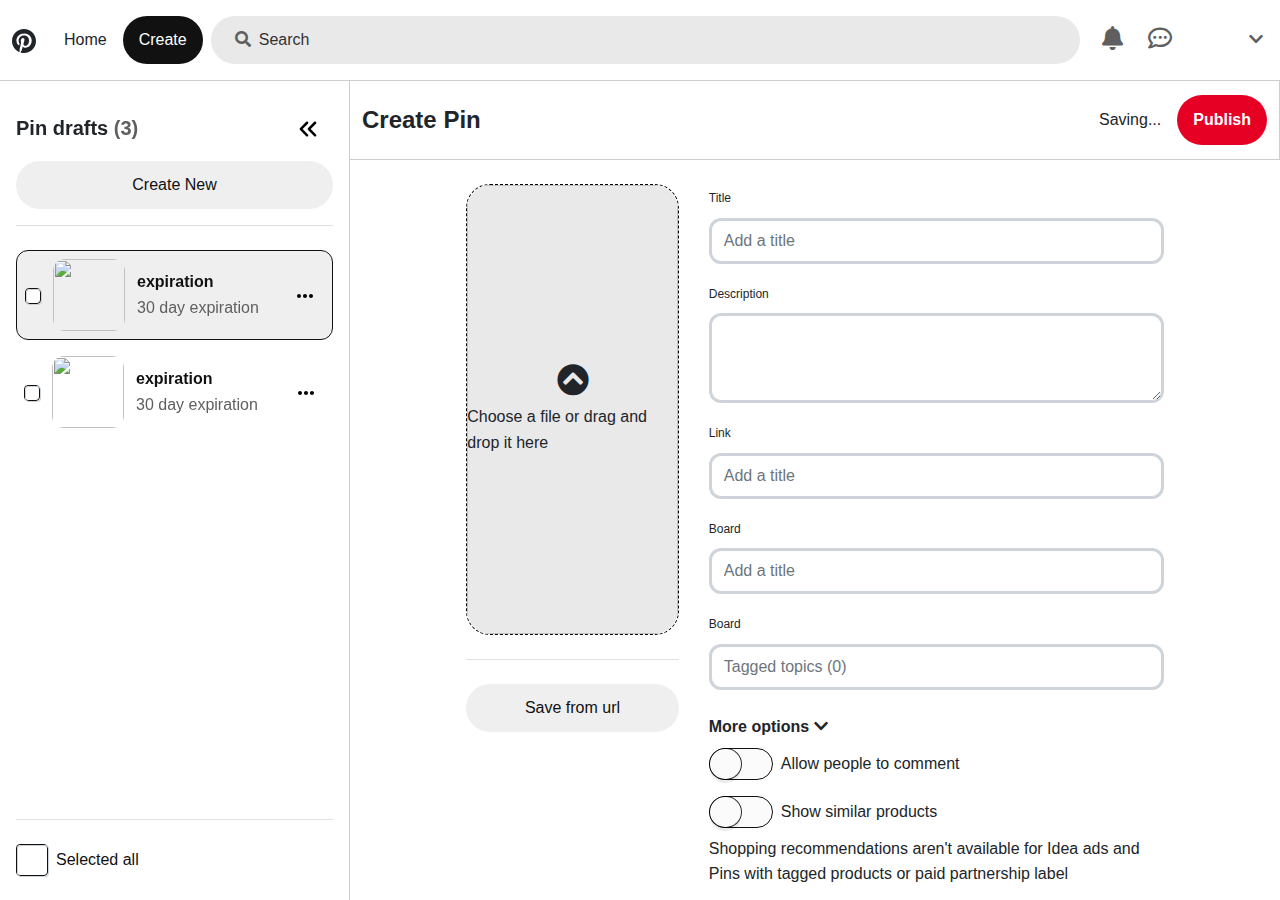
==== commit ee6c5182: "cmt create" ====
--- a/createpost.html
+++ b/createpost.html
@@ -662,7 +662,7 @@
 
         <div id="main">
           <div class="create-container-main">
-            <section class="start_create">
+            <!-- <section class="start_create">
               <div
                 class="section_wrapper d-flex justify-content-center align-items-center"
               >
@@ -680,7 +680,181 @@
                   <button class="btn_style">Create new</button>
                 </div>
               </div>
-            </section>
+            </section> -->
+
+            <div
+              class="d-flex justify-content-between align-items-center padding-x-12 top-nav"
+            >
+              <div class="heading font-weight-bold fs-24">Create Pin</div>
+              <div class="d-flex align-items-center">
+                <span>Saving...</span>
+                <button class="SaveButton__background--enabled ml-3">
+                  Publish
+                </button>
+              </div>
+            </div>
+
+            <div>
+              <div class="d-flex justify-content-center padding-y-24">
+                <div class="create-post-wrapper">
+                  <div class="container-fuild">
+                    <div class="row">
+                      <div class="col-lg-4">
+                        <div
+                          id="file_input"
+                          class="d-flex justify-content-center align-items-center position-relative radius-24 post-loader"
+                        >
+                          <input
+                            onchange="loadFile(event)"
+                            class="position-absolute radius-24 w-100 h-100 bg-transparent"
+                            type="file"
+                          />
+                          <div
+                            class="position-absolute post-image-overlate radius-24 d-flex align-items-center justify-content-center w-100 h-100"
+                          >
+                            <div
+                              class="d-flex flex-column align-items-center justify-content-center"
+                            >
+                              <div style="font-size: 32px">
+                                <i class="fas fa-chevron-circle-up"></i>
+                              </div>
+                              <div class="mt-2">
+                                <p>Choose a file or drag and drop it here</p>
+                              </div>
+                            </div>
+                            <img
+                              id="output"
+                              class="w-100 left-0 h-100 top-0 position-absolute radius-24"
+                            />
+                          </div>
+                        </div>
+
+                        <div class="padding-y-24">
+                          <div class="border-bottom"></div>
+                          <div class="padding-y-24">
+                            <button class="btn-primary w-100 d-block">
+                              Save from url
+                            </button>
+                          </div>
+                        </div>
+                      </div>
+
+                      <div class="col-lg-8">
+                        <div>
+                          <form>
+                            <div class="mb-3">
+                              <label for="Title" class="form-label"
+                                >Title</label
+                              >
+                              <input
+                                type="text"
+                                class="form-control"
+                                placeholder="Add a title"
+                                id="Title"
+                              />
+                            </div>
+                            <div class="mb-3">
+                              <label for="Description" class="form-label"
+                                >Description</label
+                              >
+                              <textarea
+                                class="form-control"
+                                id="Description"
+                                rows="3"
+                              ></textarea>
+                            </div>
+
+                            <div class="mb-3">
+                              <label for="Title" class="form-label">Link</label>
+                              <input
+                                type="text"
+                                class="form-control"
+                                placeholder="Add a title"
+                                id="Link"
+                              />
+                            </div>
+                            <div class="mb-3">
+                              <label for="Title" class="form-label"
+                                >Board</label
+                              >
+                              <input
+                                type="text"
+                                class="form-control"
+                                placeholder="Add a title"
+                                id="Board"
+                              />
+                            </div>
+                            <div class="mb-3">
+                              <label for="Title" class="form-label"
+                                >Board</label
+                              >
+                              <input
+                                type="text"
+                                class="form-control"
+                                placeholder="Tagged topics (0)"
+                                id="Board"
+                              />
+                            </div>
+
+                            <div class="accordion mt-4">
+                              <div class="accordion-item">
+                                <div class="accordion-header">
+                                  <span>More options</span>
+                                  <i
+                                    style="float: none"
+                                    class="fas fa-chevron-down"
+                                  ></i>
+                                </div>
+                                <div class="accordion-content pt-2 pl-0">
+                                  <div class="d-flex align-items-center">
+                                    <div class="checkbox-wrapper mr-2">
+                                      <input
+                                        class="checkbox-custom checkbox-check"
+                                        id="id"
+                                        type="checkbox"
+                                      />
+                                      <label
+                                        class="checkbox-custom-btn"
+                                        for="id"
+                                      ></label>
+                                    </div>
+                                    <label for="id">
+                                      Allow people to comment</label
+                                    >
+                                  </div>
+                                  <div class="d-flex align-items-center mt-3">
+                                    <div class="checkbox-wrapper mr-2">
+                                      <input
+                                        class="checkbox-custom checkbox-check"
+                                        id="id1"
+                                        type="checkbox"
+                                      />
+                                      <label
+                                        class="checkbox-custom-btn"
+                                        for="id1"
+                                      ></label>
+                                    </div>
+                                    <label for="id1"
+                                      >Show similar products</label
+                                    >
+                                  </div>
+
+                                  <p class="mt-2">
+                                    Shopping recommendations aren't available
+                                    for Idea ads and Pins with tagged products
+                                    or paid partnership label
+                                  </p>
+                                </div>
+                              </div>
+                            </div>
+                          </form>
+                        </div>
+                      </div>
+                    </div>
+                  </div>
+                </div>
+              </div>
+            </div>
           </div>
         </div>
       </section>
